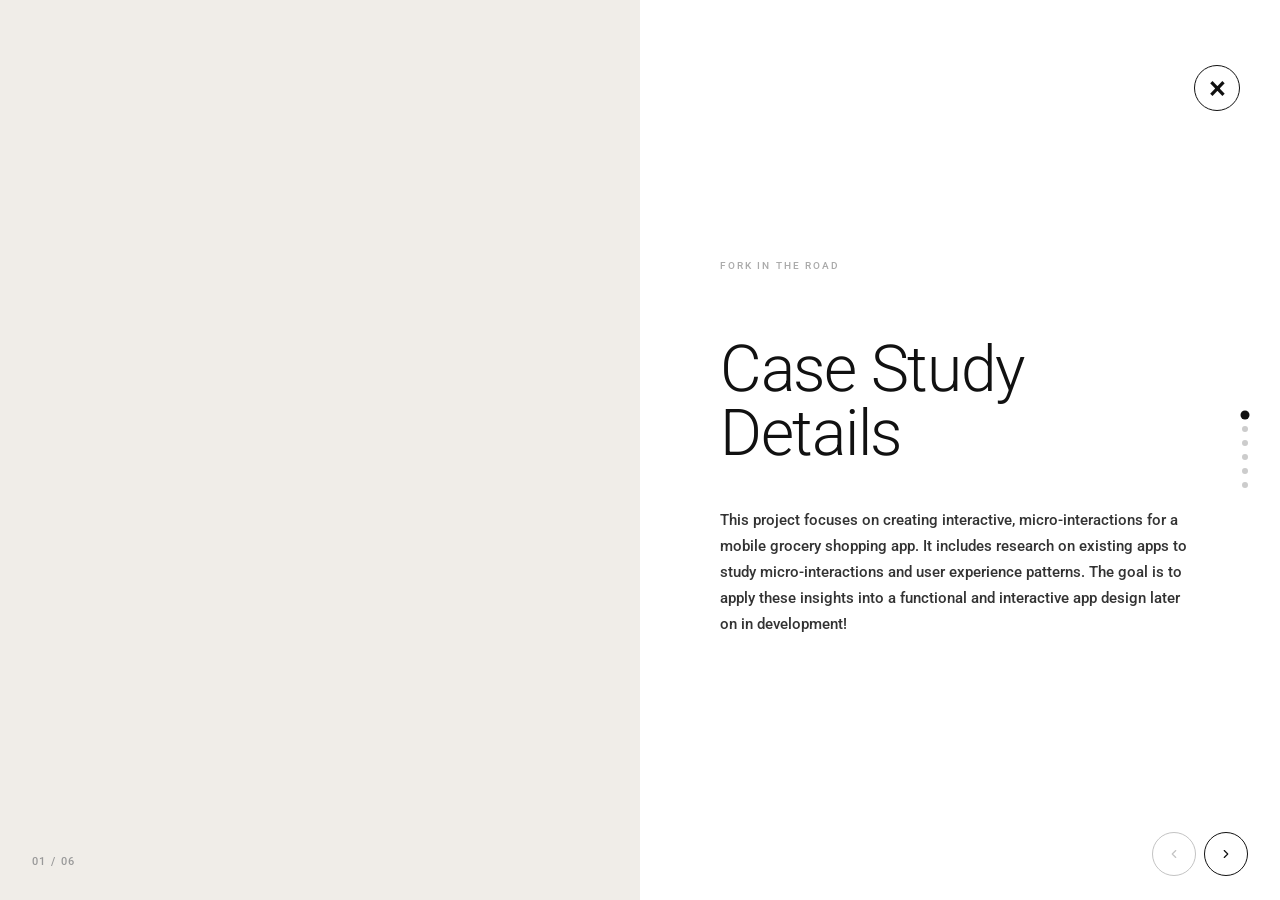
==== projects/Fork-in-the-road-project/index.html @ f3fc4894 "Allstate Firewall Commit" ====
﻿<!doctype html>
<html lang="en">
  <head>
    <meta charset="UTF-8">
    <meta name="viewport" content="width=device-width,initial-scale=1">
    <script>
      try {
        if (sessionStorage.getItem('pixelTransitionPending') === '1') {
          document.documentElement.classList.add('pixel-transition-preload');
        }
      } catch (e) {}
    </script>
    <meta
      name="description"
      content="Fork in the Road case study from Amodino, including background, UX insights, recommendations, and outcomes.">
    <link rel="icon" href="../../images/amodino-logo.svg">
    <link rel="preconnect" href="https://fonts.googleapis.com">
    <link rel="preconnect" href="https://fonts.gstatic.com" crossorigin>
    <link
      href="https://fonts.googleapis.com/css2?family=Luckiest+Guy&family=Roboto:wght@700&display=swap"
      rel="stylesheet">
    <link rel="stylesheet" href="../../stylesheet/styles.css">
    <title>Amodino - Fork in the Road Project</title>
  </head>
  <body>
    <a class="skip-link" href="#main-content">Skip to main content</a>
    <a class="slider-close-link" href="../" aria-label="Back to Projects" title="Back to Projects" role="button" data-pixel-transition>&times;</a>
    <main id="main-content">
      <h1 class="visually-hidden">Fork in the Road Case Study</h1>
      <div
        class="slider"
        role="region"
        aria-label="Fork in the Road case study slides"
        aria-roledescription="carousel"
      >
        <div class="slider__track" id="track">
          <div
            class="slide"
            role="group"
            aria-roledescription="slide"
            aria-label="1 of 6 — Case Study Details"
          >
            <div class="slide__image-wrap">
              <video autoplay loop muted
                class="slide__image"
                src="../../images/fork-reel.mp4"
                alt="Case Study Details"
                loading="eager">
            </div>
            <div class="slide__content">
              <p class="slide__label">Fork in the Road</p>
              <h2 class="slide__title">Case Study Details</h2>
              <p class="slide__body">
                This project focuses on creating interactive, micro-interactions for a mobile grocery shopping app. It includes research on existing apps to study 
                micro-interactions and user experience patterns. The goal is to apply these insights into a functional and interactive app 
                design later on in development!
              </p>
            </div>
          </div>
          <div
            class="slide"
            role="group"
            aria-roledescription="slide"
            aria-label="2 of 6 — Project Background"
          >
            <div class="slide__image-wrap">
              <img
                class="slide__image"
                src="../../images/perlin_thumbnail_sketches.jpg"
                alt="Project Background"
                loading="lazy">
            </div>
            <div class="slide__content">
              <p class="slide__label">Fork in the Road</p>
              <h2 class="slide__title">Project Background</h2>
              <p class="slide__body">
                Before designing the app, research was conducted on commonly used apps to understand how micro-interactions improve 
                usability. Each reference app demonstrated different ways to enhance interactivity and user flow. Stakeholders requested 
                an app that feels organic yet modern. The design process involved sketching, wireframing, and prototyping to create a functional and engaging animations to pair with haptics and sound design in the future.
              </p>
            </div>
          </div>
          <div
            class="slide"
            role="group"
            aria-roledescription="slide"
            aria-label="3 of 6 — Observations & Insights"
          >
            <div class="slide__image-wrap">
              <img
                class="slide__image"
                src="../../images/perlin_mindmap.png"
                alt="Observations & Insights"
                loading="lazy">
            </div>
            <div class="slide__content">
              <p class="slide__label">Fork in the Road</p>
              <h2 class="slide__title">Observations & Insights</h2>
              <p class="slide__body">
                Successful micro-interactions also prioritize clear user flow, often paired with drawing in a user's attention. Micro-interactions like button 
                feedback, momentum, and CSS transitions improved usability and engagement. Organized layouts and visual grouping help users 
                navigate quickly. Small animations prototyped in Adobe XD and After Effects, such as bounce effects or highlighted icons, provide feedback and guide user actions.
              </p>
            </div>
          </div>
          <div
            class="slide"
            role="group"
            aria-roledescription="slide"
            aria-label="4 of 6 — Recommendations"
          >
            <div class="slide__image-wrap">
              <video autoplay loop muted
                class="slide__image"
                src="../../images/perlin-touchappdesign.mp4"
                alt="User Feedback"
                loading="lazy">
            </div>
            <div class="slide__content">
              <p class="slide__label">Fork in the Road</p>
              <h2 class="slide__title">Recommendations</h2>
              <p class="slide__body">
                Further iterations incorporated subtle micro-interactions like tap animations, swipe transitions, and animated menus. Keeping the layout 
                simple and focused on key features to avoid distractions was a main priority. For example, a swipe gesture was added to the shopping cart icon for easy access, 
                and buttons were designed with bounce effects to provide tactile feedback. Search bars would expand when focused on to reveal needed information only when needed at that time.
              </p>
            </div>
          </div>
          <div
            class="slide"
            role="group"
            aria-roledescription="slide"
            aria-label="5 of 6 — User Feedback"
          >
            <div class="slide__image-wrap">
              <img
                class="slide__image"
                src="../../images/fork-feedback.png"
                alt="User Feedback"
                loading="lazy">
            </div>
            <div class="slide__content">
              <p class="slide__label">Fork in the Road</p>
              <h2 class="slide__title">User Feedback</h2>
              <p class="slide__body">
                Users during testing would benefit from immediate visual feedback, such as button animations and responsive transitions. 
                Features like swipe navigation and interactive menus made the experience feel smoother and more intuitive. 
                After a few rounds of testing, clear organization showed to help users quickly find what they need. Engaging animations also helped maintain attention during atypical loading times and 
                improve overall bounce rate with the app.
              </p>
            </div>
          </div>
          <div
            class="slide"
            role="group"
            aria-roledescription="slide"
            aria-label="6 of 6 — Citations"
          >
            <div class="slide__image-wrap">
              <video autoplay loop muted
                class="slide__image"
                src="../../images/fork-in-road-animation.mp4"
                alt="User Feedback"
                loading="lazy">
            </div>
            <div class="slide__content">
              <p class="slide__label">Fork in the Road</p>
              <h2 class="slide__title">Citations</h2>
              <a href="../../downloads/Fork in the Road Citations.pdf" download class="slide__download-btn">Download Citations PDF</a>
            </div>
          </div>
        </div>
        <div
          class="slider__counter"
          aria-live="polite"
          aria-atomic="true"
          id="counter"
        >
          01 / 06
        </div>
<nav class="slider__nav" aria-label="Slider controls">
          <button
            class="slider__btn"
            id="prev"
            aria-label="Previous slide"
            disabled="disabled"
          >
            <svg
              width="14"
              height="14"
              viewBox="0 0 24 24"
              fill="none"
              aria-hidden="true"
            >
              <path
                d="M15 18l-6-6 6-6"
                stroke="currentColor"
                stroke-width="2"
                stroke-linecap="round"
                stroke-linejoin="round"
              />
            </svg>
          </button>
          <button class="slider__btn" id="next" aria-label="Next slide">
            <svg
              width="14"
              height="14"
              viewBox="0 0 24 24"
              fill="none"
              aria-hidden="true"
            >
              <path
                d="M9 18l6-6-6-6"
                stroke="currentColor"
                stroke-width="2"
                stroke-linecap="round"
                stroke-linejoin="round"
              />
            </svg>
          </button>
        </nav>
        <div
          class="slider__dots"
          role="tablist"
          aria-label="Slide indicators"
          id="dots"
        ></div>
      </div>
    </main>
    <script>
      (function () {
        const track = document.getElementById("track");
        const prev = document.getElementById("prev");
        const next = document.getElementById("next");
        const counter = document.getElementById("counter");
        const dotsEl = document.getElementById("dots");
        const slides = track.querySelectorAll(".slide");
        const total = slides.length;
        let current = 0;

        slides.forEach((_, i) => {
          const d = document.createElement("button");
          d.className = "slider__dot" + (i === 0 ? " active" : "");
          d.setAttribute("role", "tab");
          d.setAttribute("aria-label", "Go to product " + (i + 1));
          d.setAttribute("aria-selected", i === 0 ? "true" : "false");
          d.addEventListener("click", () => goTo(i));
          dotsEl.appendChild(d);
        });

        function pad(n) {
          return String(n).padStart(2, "0");
        }

        function goTo(index) {
          current = Math.max(0, Math.min(index, total - 1));
          track.style.transform = "translateX(-" + current * 100 + "%)";
          counter.textContent = pad(current + 1) + " / " + pad(total);
          prev.disabled = current === 0;
          next.disabled = current === total - 1;
          dotsEl.querySelectorAll(".slider__dot").forEach(function (d, i) {
            d.classList.toggle("active", i === current);
            d.setAttribute("aria-selected", i === current ? "true" : "false");
          });
          slides.forEach(function (s, i) {
            s.setAttribute("aria-hidden", i !== current ? "true" : "false");
          });
        }

        prev.addEventListener("click", () => goTo(current - 1));
        next.addEventListener("click", () => goTo(current + 1));

        var scrollCooldown = false;
        document.addEventListener(
          "wheel",
          function (e) {
            if (scrollCooldown) return;
            scrollCooldown = true;
            e.deltaY > 0 ? goTo(current + 1) : goTo(current - 1);
            setTimeout(function () {
              scrollCooldown = false;
            }, 800);
          },
          { passive: true },
        );

        document.addEventListener("keydown", function (e) {
          if (e.key === "ArrowDown" || e.key === "ArrowRight")
            goTo(current + 1);
          if (e.key === "ArrowUp" || e.key === "ArrowLeft") goTo(current - 1);
        });

        var touchStartX = 0;
        track.addEventListener(
          "touchstart",
          function (e) {
            touchStartX = e.touches[0].clientX;
          },
          { passive: true },
        );
        track.addEventListener("touchend", function (e) {
          var diff = touchStartX - e.changedTouches[0].clientX;
          if (Math.abs(diff) > 50)
            diff > 0 ? goTo(current + 1) : goTo(current - 1);
        });

        goTo(0);
      })();
    </script>
    <script defer="defer" src="https://cdn.jsdelivr.net/npm/gsap@3/dist/gsap.min.js"></script>
    <script defer="defer" src="../../script/pixel-transition.js"></script>
  </body>
</html>
---- stylesheet/styles.css ----
:root {
  --hoverEasing: cubic-bezier(0.23, 1, 0.32, 1);
  --returnEasing: cubic-bezier(0.445, 0.05, 0.55, 0.95);
  --focus-accent: #FFE256;
  --focus-accent-glow: rgba(255, 226, 86, 0.55);
}

html {
  overflow-x: hidden;
}

body {
  margin: 0px 0;
  font-family: "Roboto", sans-serif;
  font-size: 14px;
  font-weight: 500;
  background-color: #ffffff;
  overflow-x: hidden;
}

@keyframes universalFocusBounce {
  0% {
    transform: translateY(0) scale(1);
  }
  55% {
    transform: translateY(-2px) scale(1.015);
  }
  100% {
    transform: translateY(-1px) scale(1.01);
  }
}

a,
button,
input,
textarea,
select,
[tabindex] {
  transition: box-shadow 0.2s ease, transform 0.2s ease, outline-color 0.2s ease;
}

/* Unified keyboard focus style across the site */
a:focus-visible,
button:focus-visible,
input:focus-visible,
textarea:focus-visible,
select:focus-visible,
[tabindex]:focus-visible {
  outline: 2px solid var(--focus-accent);
  outline-offset: 2px;
  border-radius: 6px;
  animation: universalFocusBounce 0.24s ease-out;
  box-shadow: 0 0 0 2px #fff, 0 0 12px var(--focus-accent-glow);
  transform: translateY(-1px) scale(1.01);
}

@media (prefers-reduced-motion: reduce) {
  a:focus-visible,
  button:focus-visible,
  input:focus-visible,
  textarea:focus-visible,
  select:focus-visible,
  [tabindex]:focus-visible {
    animation: none;
    transform: none;
  }
}

img {
  display: block;
  max-width: 100%;
  height: auto;
}

.skip-link {
  position: absolute;
  left: 12px;
  top: -48px;
  z-index: 3000;
  padding: 10px 14px;
  border-radius: 8px;
  background: #000;
  color: #fff;
  text-decoration: none;
  font-weight: 700;
  transition: top 0.2s ease;
}

.skip-link:focus,
.skip-link:focus-visible {
  top: 12px;
}

/* Home page decorative background bubbles (visual only) */
.home-page {
  position: relative;
}

.home-page .home-bg-bubbles {
  position: fixed;
  inset: 0;
  z-index: 1;
  pointer-events: none;
  overflow: hidden;
}

.home-page .home-bg-bubbles .bubble-lane {
  display: block;
  position: absolute;
  left: var(--lane-x, 50%);
  bottom: -26vh;
  width: 0;
  height: 0;
  animation: bubbleRise var(--rise-duration, 16s) linear infinite;
  animation-delay: var(--delay, 0s);
  will-change: transform;
  contain: layout style;
}

.home-page .home-bg-bubbles .bubble {
  display: block;
  width: var(--size, 28px);
  height: var(--size, 28px);
  border-radius: 50%;
  background: transparent;
  border: var(--bubble-border-width, 3px) solid #000;
  opacity: 1;
  transform: translateX(-50%);
  animation: bubbleSway var(--sway-duration, 4s) ease-in-out infinite alternate;
  will-change: transform;
}

.home-page .home-bg-bubbles .bubble-lane:nth-child(1) {
  --lane-x: 6%;
  --size: 22px;
  --rise-duration: 12s;
  --sway-duration: 2.7s;
  --sway-start: 0vw;
  --sway-end: 8vw;
  --delay: -5s;
  --bubble-border-width: 2px;
}

.home-page .home-bg-bubbles .bubble-lane:nth-child(2) {
  --lane-x: 16%;
  --size: 32px;
  --rise-duration: 16s;
  --sway-duration: 3.6s;
  --sway-start: -2vw;
  --sway-end: 5vw;
  --delay: -9s;
  --bubble-border-width: 4px;
}

.home-page .home-bg-bubbles .bubble-lane:nth-child(3) {
  --lane-x: 27%;
  --size: 27px;
  --rise-duration: 13s;
  --sway-duration: 3.2s;
  --sway-start: -3vw;
  --sway-end: 4vw;
  --delay: -2s;
  --bubble-border-width: 3px;
}

.home-page .home-bg-bubbles .bubble-lane:nth-child(4) {
  --lane-x: 39%;
  --size: 40px;
  --rise-duration: 18s;
  --sway-duration: 4.4s;
  --sway-start: -2vw;
  --sway-end: 3vw;
  --delay: -7s;
  --bubble-border-width: 5px;
}

.home-page .home-bg-bubbles .bubble-lane:nth-child(5) {
  --lane-x: 51%;
  --size: 24px;
  --rise-duration: 14s;
  --sway-duration: 2.9s;
  --sway-start: -4vw;
  --sway-end: 4vw;
  --delay: -11s;
  --bubble-border-width: 2px;
}

.home-page .home-bg-bubbles .bubble-lane:nth-child(6) {
  --lane-x: 63%;
  --size: 34px;
  --rise-duration: 17s;
  --sway-duration: 4.1s;
  --sway-start: -3vw;
  --sway-end: 3vw;
  --delay: -3s;
  --bubble-border-width: 4px;
}

.home-page .home-bg-bubbles .bubble-lane:nth-child(7) {
  --lane-x: 74%;
  --size: 20px;
  --rise-duration: 11s;
  --sway-duration: 2.5s;
  --sway-start: -5vw;
  --sway-end: 2vw;
  --delay: -8s;
  --bubble-border-width: 2px;
}

.home-page .home-bg-bubbles .bubble-lane:nth-child(8) {
  --lane-x: 85%;
  --size: 30px;
  --rise-duration: 15s;
  --sway-duration: 3.4s;
  --sway-start: -4vw;
  --sway-end: 4vw;
  --delay: -1s;
  --bubble-border-width: 3px;
}

.home-page .home-bg-bubbles .bubble-lane:nth-child(9) {
  --lane-x: 94%;
  --size: 25px;
  --rise-duration: 12.5s;
  --sway-duration: 3s;
  --sway-start: -8vw;
  --sway-end: 0vw;
  --delay: -6s;
  --bubble-border-width: 4px;
}

.home-page .home-bg-bubbles .bubble-lane:nth-child(10) {
  --lane-x: 46%;
  --size: 46px;
  --rise-duration: 20s;
  --sway-duration: 4.8s;
  --sway-start: -2vw;
  --sway-end: 2vw;
  --delay: -10s;
  --bubble-border-width: 5px;
}

.home-page .header,
.home-page main,
.home-page footer {
  position: relative;
  z-index: 1;
}

.home-page .home-news-ticker {
  position: fixed;
  top: 0;
  left: 0;
  right: 0;
  z-index: 1700;
  display: flex;
  align-items: center;
  min-height: 36px;
  overflow: hidden;
  background: #000;
  color: #fff;
  border-bottom: 1px solid rgba(255, 255, 255, 0.18);
}

.home-page .home-news-ticker-track {
  display: inline-flex;
  align-items: center;
  gap: 2.75rem;
  white-space: nowrap;
  min-width: max-content;
  padding: 8px 0;
  font-family: "Roboto", sans-serif;
  font-size: 0.92rem;
  font-weight: 700;
  letter-spacing: 0.05em;
  text-transform: uppercase;
  animation: homeTickerScroll 32s linear infinite;
}

.home-page .home-news-ticker-track span::after {
  content: "//";
  margin-left: 2.75rem;
  opacity: 0.65;
}

.home-page footer {
  z-index: 1601;
}

.home-page #nav-home-hero-asset-root,
.home-page .nav-home-hero-asset {
  position: sticky !important;
  top: 0 !important;
  left: auto !important;
  right: auto !important;
}

.home-page .nav-home-hero-asset .nav-menu {
  position: fixed;
  inset: 65px 40px auto auto;
}

.home-page .nav-home-hero-asset .nav_logo-wrapper {
  position: fixed;
  inset: 52px auto auto 40px;
}

.nav_logo-wrapper img {
  display: block;
  width: 100%;
  height: auto;
}

.projects-page .nav-home-hero-asset .nav_logo-wrapper {
  width: 75px;
}

.home-page .testimonials-section,
.home-page .testimonials-slider-wrapper {
  position: relative;
  z-index: 1602;
}

@keyframes bubbleRise {
  from {
    transform: translateY(0);
    opacity: 0.65;
  }
  50% {
    opacity: 0.65;
  }
  to {
    transform: translateY(-136vh);
    opacity: 0;
  }
}

@keyframes bubbleSway {
  from {
    transform: translateX(calc(-50% + var(--sway-start, 0vw)));
  }
  to {
    transform: translateX(calc(-50% + var(--sway-end, 3vw)));
  }
}

@keyframes homeTickerScroll {
  from {
    transform: translateX(0);
  }
  to {
    transform: translateX(-50%);
  }
}

@media (prefers-reduced-motion: reduce) {
  .home-page .home-news-ticker-track {
    animation: none;
    transform: none;
  }

  .home-page .home-bg-bubbles .bubble-lane,
  .home-page .home-bg-bubbles .bubble {
    animation: none;
  }
}

@media (prefers-reduced-data: reduce) {
  .home-page .home-bg-bubbles {
    display: none;
  }

  .home-wave-track {
    animation: none;
  }
}

.title {
  font-family: "Luckiest Guy", sans-serif;
  font-size: 80px;
  font-weight: 700;
  color: #000000;
  text-align: center;
}

.subtitle{
  font-family: "Roboto", sans-serif;
  font-size: 30px;
  font-weight: 700;
  color: #000000;
  text-align: center;
}

p {
  line-height: 1.5em;
}

h1 + p, h2 + p, p + p {
  margin-top: 10px;
}









/* .nav-item{
  margin: 0px 0px 0px 40px;
}

.nav-link:hover{
  text-decoration: underline;
}
.active{
  text-decoration: underline;
}
*/


.hero {
  position: relative;
  max-width: 1400px;
  margin: 0 auto;
}

.hero-logo{
  position: absolute;
  width: 800px;
  z-index: -100;
}

.hero-txt{
  position: absolute;
  transform:translate(850px, 480px);
  z-index: 2;
  user-select: text;
  -webkit-user-select: text;
}

.about-section{
  margin-top: 35em;
}

.secondary-section{
  margin-top: 5px;
}

.sample-head{
  position: absolute;
  margin-top: 30px;
  text-align: left;
  transform:translate(-100px, -300px);
}

.sample-body{
  position: absolute;
  text-align: left;
  margin-top: 15px;
  transform:translate(-100px, -200px);
}

.img-pointer{
    position: absolute;
    transform:translate(-300px, 250px);
}

.second-head{
  position: absolute;
  margin-top: 30px;
  text-align: left;
  transform:translate(700px, -300px);
}

.second-body{
  position: absolute;
  text-align: left;
  margin-top: 15px;
  transform:translate(700px, -200px);

}

.img-pointer-2{
    position: absolute;
    transform:translate(300px, 250px);
}

.lrg-img-pointer{
    position: absolute;
    width: 200px;
    transform:translate(900px, 100px);
}

/* Desktop - screens 991px and above */

/* Small laptop - keep desktop look with slight scaling */
@media screen and (min-width: 992px) and (max-width: 1199px) {
  .hero-logo {
    width: 680px;
    transform: translate(40px, 0);
  }

  .hero-txt {
    transform: translate(650px, 430px);
  }

  .lrg-img-pointer {
    width: 160px;
    transform: translate(760px, 120px);
  }

  .about-section {
    margin-top: 31em;
  }
}


/* Tablet - screens 768px to 991px */
@media screen and (min-width: 768px) and (max-width: 991px) {
  .hero-logo{
    width: 500px;
    transform: translate(100px, 10px);
  }
  .hero-txt{
    transform:translate(300px, 330px);
  }

  .about-section{
    margin-top: 25em;
  }

  .img-pointer{
  transform:translate(-330px, -5px);
  }

.sample-head{
  position: absolute;
  text-align: center;
  transform:translate(-100px, -250px);
}

.sample-body{
  position: absolute;
  text-align: left;
  transform:translate(-100px, -150px);
}

  
.lrg-img-pointer{
    position: absolute;
    width: 100px;
    transform:translate(600px, 150px);
}
  }


  .second-head{
  transform:translate(600px, -300px);
}

.second-body{
  transform:translate(600px, -200px);
}



/* ── Pixel Page Transition ─────────────────────────────────────────────────── */
html.pixel-transition-preload body {
  opacity: 0;
}

#pixel-transition {
  position: fixed;
  inset: 0;
  z-index: 9999998;
  overflow: hidden;
  background: transparent;
  pointer-events: none;
}

#pixel-transition .px {
  position: absolute;
  border-radius: 50%;
  background-color: #000000;
  opacity: 1;
  will-change: transform, opacity;
}
/* Mobile - screens 400px to 767px */
@media screen and (min-width: 400px) and (max-width: 767px) {
  .hero-logo{
    width: 510px;
    transform: translate(-40px, 0px);
  }
  .hero-txt{
    transform:translate(200px, 320px);
    font-size: 20px;
  }

  .about-section{
    margin-top: 20em;
  }

  .secondary-section{
    padding-top: 30px;
  }

.sample-head{
  position: absolute;
  text-align: center;
  transform:translate(100px, -5px);
}

.sample-body{
  position: absolute;
  text-align: center;
  transform:translate(55px, 70px);
}
  .img-pointer{
    visibility: hidden;
  }

   .lrg-img-pointer{
    display: none;
  }

    .second-head{
  position: absolute;
  text-align: center;
  transform:translate(100px, -5px);
}

.second-body{
  position: absolute;
  text-align: center;
  transform:translate(55px, 70px);
}

.img-pointer-2{
    display: none;
}

}

/* Extra small screens - below 400px */
@media screen and (max-width: 399px) {
  .hero-logo{
    width: 250px;
    transform: translate(-60px, 0px);
  }
  .hero-txt{
    transform:translate(10px, 180px);
    font-size: 16px;
  }

  .about-section{
    margin-top: 18em;
  }

  .secondary-section{
    margin-top: 200px;
  }

  .sample-head{
    margin-top: 20px;
    font-size: 1.25rem;
  }

  .sample-body{
    margin-top: 10px;
    font-size: 0.9rem;
  }

  .img-pointer{
    visibility: hidden;
  }

   .lrg-img-pointer{
    display: none;
    visibility: hidden;
  }
}

.Cardcontainer {
  padding: 40px 80px;
  display: flex;
  flex-wrap: wrap;
  justify-content: center;
}

@media screen and (max-width: 767px) {
  .Cardcontainer {
    padding: 24px 16px;
  }
}

.card-wrap {
  margin: 10px;
  perspective: 1000px;
  cursor: pointer;
  border: none;
  background: none;
  padding: 0;
  text-decoration: none;
  display: inline-block;
}

.card-wrap:focus-visible {
  outline: 2px solid var(--focus-accent);
  outline-offset: 4px;
  border-radius: 10px;
  animation: universalFocusBounce 0.24s ease-out;
  box-shadow: 0 0 0 2px #fff, 0 0 12px var(--focus-accent-glow);
  transform: translateY(-1px) scale(1.01);
}

.card-wrap:hover .card {
  transition: 0.6s var(--hoverEasing), box-shadow 2s var(--hoverEasing);
  box-shadow:
    rgba(255, 255, 255, 0.2) 0 0 0px 5px,
    rgba(255, 255, 255, 1) 0 0 0 1px,
    rgba(0, 0, 0, 0.356) 0 30px 60px 0,
    inset #333 0 0 0 5px,
    inset rgb(255, 255, 255) 0 0 0 6px;
}

.card-wrap:hover .card-info {
  transform: translateY(0);
  transition: 0.6s var(--hoverEasing);
}

.card-wrap:hover .card-info p {
  opacity: 1;
  transition: 0.6s var(--hoverEasing);
}

.card-wrap:hover .card-info::after {
  transition: 5s var(--hoverEasing);
  opacity: 1;
  transform: translateY(0);
}

.card-wrap:hover .card-bg {
  transition: 0.6s var(--hoverEasing), opacity 5s var(--hoverEasing);
  opacity: 0.8;
}

.card {
  position: relative;
  flex: 0 0 240px;
  width: 240px;
  height: 320px;
  background-color: #333;
  overflow: hidden;
  border-radius: 10px;
  box-shadow:
    rgba(0, 0, 0, 0.356) 0 30px 60px 0,
    inset #333 0 0 0 5px,
    inset rgba(255, 255, 255, 0.5) 0 0 0 6px;
  transition: 1s var(--returnEasing);
  transform-style: preserve-3d;
  will-change: transform, box-shadow;
}

.card-bg {
  opacity: 0.5;
  position: absolute;
  width: 100%;
  height: 100%;
  padding: 20px;
  z-index: -5;
  background-repeat: no-repeat;
  background-position: center;
  background-size: cover;
  transition: 1s var(--returnEasing), opacity 5s 1s var(--returnEasing), transform 0.1s ease-out;
  pointer-events: none;
  will-change: opacity, transform;
}

.card-bg .card-bg-video {
  position: absolute;
  inset: 0;
  width: 100%;
  height: 100%;
  object-fit: cover;
}

.card-info {
  padding: 20px;
  position: absolute;
  bottom: 0;
  color: #fff;
  transform: translateY(40%);
  transition: 0.6s 1.6s cubic-bezier(0.215, 0.61, 0.355, 1);
  width: 100%;
  box-sizing: border-box;
  will-change: transform;
}

.card-info p {
  opacity: 0;
  text-shadow: rgba(0, 0, 0, 1) 0 2px 3px;
  transition: 0.6s 1.6s cubic-bezier(0.215, 0.61, 0.355, 1);
}

.card-info * {
  position: relative;
  z-index: 1;
}

.card-info::after {
  content: '';
  position: absolute;
  top: 0;
  left: 0;
  z-index: 0;
  width: 100%;
  height: 100%;
  background-image: linear-gradient(to bottom, transparent 0%, rgba(0, 0, 0, 0.6) 100%);
  background-blend-mode: overlay;
  opacity: 0;
  transform: translateY(100%);
  transition: 5s 1s var(--returnEasing);
}

.card-info h2 {
  font-family: "Roboto", sans-serif;
  font-size: 36px;
  font-weight: 700;
  text-shadow: rgba(0, 0, 0, 0.5) 0 10px 10px;
  margin: 0;
}

/* Projects page: lock cards into a clean 2x2 grid on md+ */
.project-card-grid .row {
  --bs-gutter-x: 0.35rem;
  --bs-gutter-y: 5.5rem;
}

.project-card-grid .card-wrap {
  width: 100%;
  max-width: 460px;
  margin: 0 auto;
}

.project-card-grid .card {
  width: 100%;
  height: auto;
  aspect-ratio: 3 / 4;
}


/* The Slider for the portfolio projects. All of them should be similar. This likely needs to be edited later */


/* ── Slider container ── */
.slider {
  position: relative;
  width: 100%;
  height: 100vh;
  overflow: hidden;
  background: #fff;
}

.slider-close-link {
  position: fixed !important;
  top: 65px !important;
  right: 40px !important;
  z-index: 99999 !important;
  width: 44px;
  height: 44px;
  display: inline-flex;
  align-items: center;
  justify-content: center;
  color: #111;
  font-size: 2rem;
  font-weight: 500;
  line-height: 1;
  text-decoration: none;
  border-radius: 50%;
  background: transparent;
  border: 1.5px solid #111;
  pointer-events: auto !important;
  transition: background 0.2s, color 0.2s;
}

.slider-close-link:hover {
  background: #111;
  color: #fff;
}

.slider-close-link:focus-visible {
  outline: 2px solid var(--focus-accent);
  outline-offset: 2px;
}

@media (max-width: 479px) {
  .slider-close-link {
    top: 55px !important;
    right: 30px !important;
  }
}

/* ── Track ── */
.slider__track {
  display: flex;
  height: 100%;
  transition: transform 0.7s cubic-bezier(0.77, 0, 0.175, 1);
  will-change: transform;
}

/* ── Individual slide ── */
.slide {
  flex: 0 0 100%;
  height: 100%;
  display: grid;
  grid-template-columns: 1fr 1fr;
}

/* ── Image side ── */
.slide__image-wrap {
  overflow: hidden;
  background: #f0ede8;
  display: flex;
  align-items: center;
  justify-content: center;
}

.slide__image-wrap--stacked {
  flex-direction: column;
  gap: 1rem;
  padding: 2rem;
}

.slide__image-wrap--stacked .slide__image {
  width: 100%;
  height: auto;
  object-fit: contain;
}

.slide__image {
  width: 100%;
  height: 100%;
  object-fit: cover;
  display: block;
}

/* ── Content side ── */
.slide__content {
  display: flex;
  flex-direction: column;
  justify-content: center;
  padding: 4rem 5rem;
  background: #fff;
}

.slide__label {
  font-size: 0.65rem;
  letter-spacing: 0.2em;
  text-transform: uppercase;
  color: #aaa;
  margin-bottom: 0.75rem;
}

.slide__title {
  font-size: clamp(2rem, 5vw, 4.5rem);
  font-weight: 300;
  color: #111;
  line-height: 1;
  margin-bottom: 2rem;
  letter-spacing: -0.02em;
}

.slide__body {
  font-size: 0.95rem;
  line-height: 1.7;
  color: #333;
  word-break: break-word;
  overflow-wrap: break-word;
}

.slide__body a {
  color: #111;
  word-break: break-all;
}

.slide__cta {
  display: inline-flex;
  align-items: center;
  gap: 0.5rem;
  font-size: 0.7rem;
  letter-spacing: 0.18em;
  text-transform: uppercase;
  color: #111;
  text-decoration: none;
  font-weight: 500;
}


.slide__cta:hover::after {
  transform: translateX(5px);
}

.slide__cta:focus-visible {
  outline: 2px solid var(--focus-accent);
  outline-offset: 4px;
  border-radius: 2px;
  animation: universalFocusBounce 0.24s ease-out;
  box-shadow: 0 0 0 2px #fff, 0 0 12px var(--focus-accent-glow);
  transform: translateY(-1px) scale(1.01);
}

/* Download button for project slides */
.slide__download-btn {
  display: inline-block;
  margin-top: 1.5rem;
  padding: 12px 24px;
  background: #111;
  color: #fff;
  text-decoration: none;
  font-size: 0.75rem;
  font-weight: 600;
  letter-spacing: 0.08em;
  text-transform: uppercase;
  border: 2px solid #111;
  border-radius: 4px;
  transition: all 0.3s ease-out;
  cursor: pointer;
}

.slide__download-btn:hover {
  background: #fff;
  color: #111;
  transform: translateY(-2px);
}

.slide__download-btn:focus-visible {
  outline: 2px solid var(--focus-accent);
  outline-offset: 4px;
  animation: universalFocusBounce 0.24s ease-out;
  box-shadow: 0 0 0 2px #fff, 0 0 12px var(--focus-accent-glow);
}
.slider__counter {
  position: absolute;
  bottom: 2rem;
  left: 2rem;
  font-size: 0.7rem;
  letter-spacing: 0.12em;
  color: #999;
}

/* ── Brand label ── */
.slider__brand {
  position: absolute;
  bottom: 2rem;
  left: 50%;
  transform: translateX(-50%);
  font-size: 0.6rem;
  letter-spacing: 0.25em;
  text-transform: uppercase;
  color: #ccc;
}

/* ── Nav arrows ── */
.slider__nav {
  position: absolute;
  bottom: 1.5rem;
  right: 2rem;
  display: flex;
  gap: 0.5rem;
}

.slider__btn {
  width: 44px;
  height: 44px;
  border: 1.5px solid #111;
  border-radius: 50%;
  background: transparent;
  cursor: pointer;
  display: flex;
  align-items: center;
  justify-content: center;
  color: #111;
  transition: background 0.2s, color 0.2s;
}

.slider__btn:hover {
  background: #111;
  color: #fff;
}

.slider__btn:focus-visible {
  outline: 2px solid var(--focus-accent);
  outline-offset: 2px;
  animation: universalFocusBounce 0.24s ease-out;
  box-shadow: 0 0 0 2px #fff, 0 0 12px var(--focus-accent-glow);
  transform: translateY(-1px) scale(1.01);
}

.slider__btn:disabled {
  opacity: 0.25;
  cursor: not-allowed;
}

/* ── Dot indicators ── */
.slider__dots {
  position: absolute;
  right: 2rem;
  top: 50%;
  transform: translateY(-50%);
  display: flex;
  flex-direction: column;
  gap: 0.5rem;
}

.slider__dot {
  width: 6px;
  height: 6px;
  border-radius: 50%;
  background: #ccc;
  border: none;
  padding: 0;
  cursor: pointer;
  transition: background 0.3s, transform 0.3s;
}

.slider__dot.active {
  background: #111;
  transform: scale(1.5);
}

.slider__dot:focus-visible {
  outline: 2px solid var(--focus-accent);
  outline-offset: 3px;
  animation: universalFocusBounce 0.24s ease-out;
  box-shadow: 0 0 0 2px #fff, 0 0 12px var(--focus-accent-glow);
  transform: translateY(-1px) scale(1.01);
}

/* ── Accessibility ── */
@media (prefers-reduced-motion: reduce) {
  .slider__track,
  .slide__cta::after,
  .slider__btn,
  .slider__dot {
    transition: none;
  }
}

/* ── Responsive ── */
@media (max-width: 700px) {
  .slide {
    grid-template-columns: 1fr;
    grid-template-rows: 60% 40%;
  }

  .slide__content {
    padding: 2rem;
  }

  .slide__title {
    font-size: 2.5rem;
  }
}






/*footer*/

.blinker{
  position: absolute;
  transform:translate(-50px, 80px);
  z-index: -5;
  width: 400px;
  max-width: 100vw;
}

.footer {
  background:#232a34;
	padding-bottom: 50px;
	padding-top: 120px;
  margin-top: 300px;
}

/* Mobile - push footer down on smaller screens */
@media screen and (max-width: 990px){
  .footer {
    margin-top: 220px;
  }

  .blinker{
  transform:translate(-80px, -20px);
  width: 450px;
}
}

@media screen and (max-width: 399px) {
  .footer {
    margin-top: 180px;
  }
}
.footer_menu {
	margin-bottom: 20px;
}
.footer_menu ul {
	list-style: none;
	padding-left: 0;
}
.footer_menu ul li{display: inline;}
.footer_menu ul li a {
	color:#fff;
	padding: 0 10px;
	-webkit-transition: 0.3s;
	transition: 0.3s;
}
.footer_menu ul li a:hover{color:#53d320;}

/*START FOOTER SOCIAL DESIGN*/
.footer_profile{margin-bottom:40px;}
.footer_profile ul{
list-style: outside none none;
margin: 0;
padding: 0
}
.footer_profile ul li{
display: inline-block;
}
@media only screen and (max-width:480px) { 
.footer_profile ul li{margin:2px;}
}
.footer_profile ul li a img{width:60px;}

.footer_profile ul li a {
	background: #358d12;
	width: 40px;
	height: 40px;
  display: flex;
  align-items: center;
  justify-content: center;
	text-align: center;
	margin-right: 5px;
	border-radius: 50%;
	line-height: 40px;
	box-sizing: border-box;
	text-decoration: none;
	-webkit-transition: .3s;
	transition: .3s;
	color: #fff;
}

.footer_profile ul li a .social-icon {
  width: 20px;
  height: 20px;
  fill: currentColor;
}
.footer_copyright {
    margin-bottom: 20px;
    text-transform: uppercase;
    font-size: 12px;
    font-family: 'Montserrat', sans-serif;
    font-weight: 600;
    color: #fff;
}

/* Rendering optimization for below-the-fold content. */
main section,
footer {
  content-visibility: auto;
  contain-intrinsic-size: 800px;
}

/* NAV HOME HERO: merged from standalone component */
.nav-home-hero-asset {
  isolation: isolate;
  position: relative;
  z-index: 2000;
  min-height: 160px;
}

.nav-home-hero-asset,
.nav-home-hero-asset * {
  box-sizing: border-box;
}

.nav-home-hero-asset .nav-menu,
.nav-home-hero-asset .close-menu,
.nav-home-hero-asset .full-menu-link,
.nav-home-hero-asset .full-menu-small-link,
.nav-home-hero-asset .sm-wrapper,
.nav-home-hero-asset .nav_logo-wrapper {
  touch-action: manipulation;
}

.nav-home-hero-asset .nav-menu {
  z-index: 2002;
  cursor: pointer;
  border: 0;
  background: transparent;
  width: 44px;
  height: 44px;
  padding: 0;
  display: inline-flex;
  align-items: center;
  justify-content: center;
  position: absolute;
  inset: 65px 40px auto auto;
}

.nav-home-hero-asset .menu-icon,
.nav-home-hero-asset .close-icon {
  display: block;
  width: 34px;
  height: 30px;
  fill: #000;
}

.nav-home-hero-asset .nav-menu:hover,
.nav-home-hero-asset .close-menu:hover {
  opacity: 0.6;
}

.nav-home-hero-asset .nav-menu:active,
.nav-home-hero-asset .close-menu:active {
  transform: scale(0.95);
}

.nav-home-hero-asset .nav_logo-wrapper {
  z-index: 2000;
  border-bottom-style: none;
  width: 150px;
  height: auto;
  margin-left: 0;
  position: absolute;
  inset: 52px auto auto 40px;
}

.nav-home-hero-asset .nav_logo-wrapper svg {
  display: block;
  width: 100%;
  height: auto;
}

.nav-home-hero-asset .full-menu-wrapper {
  z-index: 2001;
  background-color: #000;
  color: #fff;
  flex-direction: column;
  justify-content: space-between;
  align-items: center;
  min-height: 100vh;
  padding: 50px;
  display: flex;
  position: fixed;
  inset: 0;
  overflow: auto;
  opacity: 0;
  visibility: hidden;
  pointer-events: none;
  transform: translate3d(0, -100vh, 0);
  transition: transform 0.85s ease, opacity 0.3s ease;
}

.nav-home-hero-asset.is-menu-open .full-menu-wrapper {
  opacity: 1;
  visibility: visible;
  pointer-events: auto;
  transform: translate3d(0, 0, 0);
}

.nav-home-hero-asset .close-menu {
  z-index: 2004;
  cursor: pointer;
  border: 0;
  background: transparent;
  width: 44px;
  height: 44px;
  padding: 0;
  display: inline-flex;
  align-items: center;
  justify-content: center;
  position: absolute;
  inset: 65px 40px auto auto;
  pointer-events: auto;
}

.nav-home-hero-asset .close-icon {
  fill: #fff;
}

.nav-home-hero-asset .full-menu-link {
  color: #fff;
  text-align: center;
  margin-bottom: 15px;
  font-family: "Luckiest Guy", sans-serif;
  font-size: 66px;
  line-height: 66px;
  display: block;
  text-decoration: none;
  transition: color 0.3s ease;
}

.nav-home-hero-asset .full-menu-link:focus-visible {
  outline: 2px solid var(--focus-accent);
  outline-offset: 4px;
  animation: universalFocusBounce 0.24s ease-out;
  box-shadow: 0 0 0 2px #fff, 0 0 12px var(--focus-accent-glow);
  transform: translateY(-1px) scale(1.01);
}

/* Hover states for each menu link */
.nav-home-hero-asset #menu-links .full-menu-link:nth-child(1):hover {
  color: #FFE256; /* yellow */
}

.nav-home-hero-asset #menu-links .full-menu-link:nth-child(2):hover {
  color: #56E0FF; /* blue */
}

.nav-home-hero-asset #menu-links .full-menu-link:nth-child(3):hover {
  color: #FF56FC; /* pink */
}

.nav-home-hero-asset #menu-links .full-menu-link:nth-child(4):hover {
  color: #00AA00; /* green */
}

.nav-home-hero-asset #menu-links .full-menu-link:nth-child(5):hover {
  color: #FFE256; /* yellow */
}

.nav-home-hero-asset .full-menu-small-link {
  color: #fff;
  margin-top: 5px;
  display: block;
  text-decoration: none;
}

.nav-home-hero-asset .grey-txt {
  color: #8c8c8c;
}

.nav-home-hero-asset .full-menu-sm-wrapper {
  margin-top: 10px;
  margin-left: 20px;
}

.nav-home-hero-asset .sm-wrapper {
  margin-right: 10px;
  padding-right: 10px;
  display: inline-flex;
  align-items: center;
  justify-content: center;
  width: 44px;
  height: 44px;
  text-decoration: none;
  color: #fff;
}

.nav-home-hero-asset .sm-wrapper .fa {
  font-size: 24px;
  line-height: 1;
  color: #fff;
}

.nav-home-hero-asset .sm-wrapper .social-icon {
  width: 24px;
  height: 24px;
  fill: currentColor;
}

.nav-home-hero-asset .sm-wrapper:link,
.nav-home-hero-asset .sm-wrapper:visited,
.nav-home-hero-asset .sm-wrapper:focus {
  text-decoration: none;
  color: #fff;
}

.nav-home-hero-asset .sm-wrapper:hover,
.nav-home-hero-asset .sm-wrapper:focus-visible {
  color: #FFD700;
}

.nav-home-hero-asset .sm-wrapper:focus-visible {
  outline: 2px solid var(--focus-accent);
  outline-offset: 2px;
  border-radius: 6px;
  animation: universalFocusBounce 0.24s ease-out;
  box-shadow: 0 0 0 2px #fff, 0 0 12px var(--focus-accent-glow);
  transform: translateY(-1px) scale(1.01);
}

.nav-home-hero-asset .center {
  text-align: center;
}

.nav-home-hero-asset .hide {
  display: none;
}

.nav-home-hero-asset.is-menu-open .nav-menu {
  opacity: 0;
  pointer-events: none;
}

.nav-home-hero-asset.is-menu-open .nav_logo-wrapper {
  pointer-events: none;
}

@media (max-width: 991px) {
  .nav-home-hero-asset .full-menu-wrapper {
    padding-top: max(16px, env(safe-area-inset-top));
    padding-right: 20px;
    padding-left: 20px;
    padding-bottom: max(16px, env(safe-area-inset-bottom));
  }

  .nav-home-hero-asset .full-menu-sm-wrapper {
    gap: 12px;
  }
}

@media (max-width: 479px) {
  .nav-home-hero-asset .nav-menu,
  .nav-home-hero-asset .close-menu {
    top: 55px;
    right: 30px;
  }

  .nav-home-hero-asset .full-menu-wrapper {
    padding-top: 80px;
    padding-right: 16px;
    padding-left: 16px;
  }

  .nav-home-hero-asset .full-menu-link {
    font-size: 11.5vw;
    line-height: 12vw;
  }

  .nav-home-hero-asset .grey-txt {
    font-size: 18px;
    line-height: 24px;
  }

  .nav-home-hero-asset .nav_logo-wrapper {
    top: 42px;
  }
}

@media (prefers-reduced-motion: reduce) {
  .nav-home-hero-asset,
  .nav-home-hero-asset * {
    animation-duration: 0.01ms !important;
    animation-iteration-count: 1 !important;
    transition-duration: 0.01ms !important;
    scroll-behavior: auto !important;
  }

  .nav-home-hero-asset .full-menu-wrapper,
  .nav-home-hero-asset .full-menu-sm-wrapper,
  .nav-home-hero-asset #menu-toggle,
  .nav-home-hero-asset #menu-close,
  .nav-home-hero-asset #menu-links,
  .nav-home-hero-asset #menu-contact {
    transition-property: none !important;
  }
}

/* Visually hidden utility (accessible screen-reader-only text) */
.visually-hidden {
  position: absolute;
  width: 1px;
  height: 1px;
  padding: 0;
  margin: -1px;
  overflow: hidden;
  clip: rect(0, 0, 0, 0);
  white-space: nowrap;
  border: 0;
}

/* ============================================================
   Testimonials — scoped self-contained styles
   Extracted from Webflow shared CSS so the footer is unaffected
   ============================================================ */

/* Section layout: flex row, centred, capped at 800px */
.testimonials-section {
  display: flex;
  flex-direction: row-reverse; /* cards on left, text on right */
  justify-content: center;
  align-items: center;
  width: 95%;
  max-width: 900px;
  margin-top: 60px;
  margin-left: auto;
  margin-right: auto;
  overflow: visible; /* don't clip card spread animations */
  content-visibility: visible; /* opt out of main section paint containment so Swiper card animations aren't hard-clipped */
}

/* Heading + subtext column */
.testimonials-section .el-temoignage-txt-wrapper {
  width: 360px;
  margin-left: 80px; /* wider gap to clear card spread overflow */
}

/* Swiper stage — 389 px (555 × 0.7) */
.testimonials-section .swiper-slider-wrapper {
  flex: none;
  width: 389px;
  max-width: 100%;
  padding-right: 40px; /* buffer so background card spread doesn't bleed into text */
  box-sizing: content-box;
  overflow: visible; /* allow cards to animate past the wrapper edge without clipping */
}

/* Ensure Swiper internals don't clip active card tilt */
.testimonials-section .swiper,
.testimonials-section .swiper-wrapper,
.testimonials-section .swiper-slide {
  overflow: visible;
}

/* Swiper requires position:relative on each slide */
.testimonials-section .swiper-slide {
  position: relative;
}

.testimonials-section .swiper-slide.swiper-slide-active {
  perspective: 800px;
}

/* Card — white background; Swiper cards effect applies box-shadow / stacking */
.testimonials-section .el-temoignages-item {
  background-color: #fff;
  border-radius: 10px;
  position: relative;
  border: 1.5px solid #333;
  box-shadow: inset 0 0 0 1px rgba(0, 0, 0, 0.45);
  transform-style: preserve-3d;
  transition: transform 220ms ease-out;
  will-change: transform;
  overflow: hidden;
}

/* Photo area — 1:1 aspect ratio via padding-top trick */
.testimonials-section .el-temoignage-photo {
  background-color: #f7f5f2;
  padding-top: 100%;
  position: relative;
}

/* Photo image — absolutely fills the padding container */
.testimonials-section .abs-temoignage-img {
  object-fit: cover;
  width: 100%;
  height: 100%;
  position: absolute;
  inset: 0;
}

/* Caption row beneath the photo */
.testimonials-section .el-temoignages-caption {
  gap: 0;
  align-items: center;
  padding: 20px 25px 20px 20px;
  display: flex;
}

/* Round portrait thumbnail */
.testimonials-section .el-temoignages-portrait {
  display: none;
}

/* Quote text */
.testimonials-section .el-temoignage-rte p {
  margin-bottom: 0;
  font-size: 18px;
  line-height: 24px;
}

.testimonials-section .testimonial-card-title {
  margin: 0 0 8px;
  font-family: "Luckiest Guy", sans-serif;
  font-size: clamp(1.45rem, 1.1rem + 1vw, 1.95rem);
  line-height: 1.12;
  font-weight: 400;
  letter-spacing: 0.015em;
  color: #161616;
}

/* CTA link at the bottom of each card */
.testimonials-section .testimonial-cta {
  display: block;
  text-align: right;
  padding: 10px 20px 14px;
  font-family: "Roboto", sans-serif;
  font-size: 18px;
  font-weight: 700;
  color: #000;
  text-decoration: none;
  letter-spacing: 0.03em;
  transition: opacity 0.2s;
}
.testimonials-section .testimonial-cta:hover {
  opacity: 0.55;
}
.testimonials-section .testimonial-cta:focus-visible {
  outline: 2px solid var(--focus-accent);
  outline-offset: 2px;
  opacity: 1;
  animation: universalFocusBounce 0.24s ease-out;
  box-shadow: 0 0 0 2px #fff, 0 0 12px var(--focus-accent-glow);
  transform: translateY(-1px) scale(1.01);
}

/* Invisible prev / next click zones (Swiper cards navigation) */
.testimonials-section .swiper-prev {
  cursor: w-resize;
  background: transparent;
  border: 0;
  width: 50%;
  position: absolute;
  inset: 0 auto 0 0;
}
.testimonials-section .swiper-next {
  cursor: e-resize;
  background: transparent;
  border: 0;
  width: 50%;
  position: absolute;
  inset: 0 0 0 auto;
}
.testimonials-section .swiper-prev:focus-visible,
.testimonials-section .swiper-next:focus-visible {
  outline: 2px solid var(--focus-accent);
  outline-offset: 3px;
  animation: universalFocusBounce 0.24s ease-out;
  box-shadow: 0 0 0 2px #fff, 0 0 12px var(--focus-accent-glow);
  transform: translateY(-1px) scale(1.01);
}

/* Slide shadow overlay tint (Swiper cards effect) */
.testimonials-section .swiper-3d .swiper-slide-shadow {
  background: rgba(0, 0, 0, 0.1);
}

/* Typography — Amodino font system */
.testimonials-section .testimonials-text-wrapper h2 {
  font-family: "Luckiest Guy", sans-serif;
  font-size: 3.6rem;   /* ~58px — scaled ×1.5 to match enlarged carousel */
  line-height: 1.1;
  margin-top: 0;
  margin-bottom: 0.5em;
}
.testimonials-section .testimonials-text-wrapper p {
  font-family: "Roboto", sans-serif;
  font-size: 1.65rem;  /* ~26px — scaled ×1.5 to match */
  line-height: 1.5;
  margin: 0;
}
.testimonials-section .el-temoignage-rte,
.testimonials-section .el-temoignage-rte p,
.testimonials-section .el-temoignage-rte strong {
  font-family: "Roboto", sans-serif;
}

/* Pagination dots */
.testimonials-section .testimonials-pagination {
  position: static;
  margin-top: 14px;
  display: flex;
  align-items: center;
  justify-content: center;
  gap: 8px;
}
.testimonials-section .testimonials-pagination .swiper-pagination-bullet {
  width: 10px;
  height: 10px;
  border-radius: 50%;
  border: 1px solid currentColor;
  background: transparent;
  opacity: 0.5;
  margin: 0;
}
.testimonials-section .testimonials-pagination .swiper-pagination-bullet-active {
  background: currentColor;
  opacity: 1;
}

/* Responsive — tablet / mobile */
@media screen and (max-width: 767px) {
  .testimonials-section {
    text-align: center;
    flex-direction: column; /* stack vertically: text on top, cards below */
  }
  .testimonials-section .testimonials-text-wrapper h2 {
    font-size: 2.2rem;
    line-height: 1.15;
  }
  .testimonials-section .testimonials-text-wrapper p {
    font-size: 1.2rem;
    line-height: 1.45;
  }
  .testimonials-section .el-temoignages-caption {
    text-align: left;
  }
  .testimonials-section .testimonial-card-title {
    font-size: clamp(1.3rem, 1.08rem + 1.1vw, 1.6rem);
    line-height: 1.1;
  }
  .testimonials-section .el-temoignage-txt-wrapper {
    margin-top: 16px;
    margin-bottom: 20px;
    margin-left: 0; /* no side margin when stacked */
  }
}

@media screen and (max-width: 479px) {
  .testimonials-section {
    width: 90%;
  }
  .testimonials-section .testimonials-text-wrapper h2 {
    font-size: 1.8rem;
  }
  .testimonials-section .testimonials-text-wrapper p {
    font-size: 1rem;
  }
  .testimonials-section .el-temoignage-txt-wrapper {
    margin-top: 12px;
  }
  .testimonials-section .swiper-slider-wrapper {
    width: 95%;
    max-width: 95vw;
    overflow: visible;
  }
}

/* Home wave section: minimal decorative divider below testimonials */
.home-wave-section {
  position: relative;
  width: 100%;
  height: 360px;
  overflow: hidden;
}

.home-wave-svg {
  position: absolute;
  left: 0;
  top: -16px;
  display: block;
  width: 100%;
  height: calc(100% + 32px);
}

@media screen and (min-width: 1200px) {
  .home-wave-svg {
    top: -24px;
    height: calc(100% + 48px);
  }
}

.home-wave-track {
  animation: homeWaveRock 6s ease-in-out infinite alternate;
  will-change: transform;
}

.home-wave-track path {
  fill: none;
  stroke: #000;
  stroke-width: 120;
  stroke-linecap: round;
  stroke-linejoin: round;
}

@keyframes homeWaveRock {
  from { transform: translateX(180px); }
  to { transform: translateX(-180px); }
}

@media (prefers-reduced-motion: reduce) {
  .home-wave-track {
    animation: none;
  }

  .home-cta-section {
    opacity: 1;
    transform: none;
    transition: none;
  }
}

@media screen and (max-width: 767px) {
  .home-wave-section {
    height: 340px;
  }
}

/* Home CTA section below wave */
.home-cta-section {
  display: flex;
  justify-content: center;
  padding: 30px 20px 50px;
  opacity: 0;
  transform: translateY(28px);
  transition: opacity 420ms ease, transform 520ms cubic-bezier(0.215, 0.61, 0.355, 1);
}

.home-cta-section.is-revealed {
  opacity: 1;
  transform: translateY(0);
}

.home-cta-card {
  position: relative;
  width: min(760px, 100%);
  text-align: center;
  padding: 8px 0;
  display: flex;
  flex-direction: column;
  align-items: center;
  gap: 28px;
}

.home-cta-kicker {
  margin: 0;
  font-family: "Roboto", sans-serif;
  font-size: 0.95rem;
  font-weight: 700;
  letter-spacing: 0.08em;
  text-transform: uppercase;
}

.home-cta-card h2 {
  margin: 0;
  font-family: "Luckiest Guy", sans-serif;
  font-size: clamp(2rem, 4vw, 3rem);
  line-height: 1.1;
}

.home-cta-copy {
  margin: 0 auto;
  max-width: 60ch;
  font-family: "Roboto", sans-serif;
  font-size: 1.1rem;
  line-height: 1.5;
}

.home-cta-actions {
  margin-top: 0;
  display: flex;
  justify-content: center;
  gap: 12px;
  flex-wrap: wrap;
}

.home-cta-btn {
  display: inline-block;
  padding: 17px 27px;
  border-radius: 15px;
  border: 2px solid #000;
  text-decoration: none;
  font-family: "Roboto", sans-serif;
  font-size: 1.5rem;
  font-weight: 700;
  color: #000;
  transition: background-color 0.2s ease, color 0.2s ease, box-shadow 0.2s ease, transform 0.2s ease, outline-color 0.2s ease;
}

.home-cta-btn:hover {
  background: #000;
  color: #fff;
}

.home-cta-btn:focus-visible {
  outline: 2px solid var(--focus-accent);
  outline-offset: 2px;
  animation: universalFocusBounce 0.24s ease-out;
  box-shadow: 0 0 0 2px #fff, 0 0 12px var(--focus-accent-glow);
  transform: translateY(-1px) scale(1.01);
}

.home-cta-btn-primary {
  background: #358d12;
  color: #fff;
}

.home-cta-btn-secondary {
  background: #fff;
}

@media screen and (min-width: 768px) {
  .home-cta-section {
    margin-top: 80px;
  }

  .home-cta-card {
    width: min(900px, 100%);
    gap: 36px;
  }

  .home-cta-kicker {
    font-size: 1.2rem;
  }

  .home-cta-card h2 {
    font-size: clamp(2.8rem, 5vw, 3.9rem);
  }

  .home-cta-copy {
    font-size: 1.35rem;
    max-width: 64ch;
  }

  .home-cta-btn {
    font-size: 1.8rem;
    padding: 21px 39px;
  }
}

@media screen and (max-width: 767px) {
  .home-page header .container {
    position: relative;
    min-height: clamp(240px, 58vw, 360px);
    padding-left: 16px !important;
    padding-right: 16px !important;
  }

  .home-page header .hero-logo {
    position: relative;
    display: block;
    width: min(92vw, 420px);
    max-width: 100%;
    height: auto;
    margin: 16px auto 0;
    transform: none !important;
    padding-left: 0 !important;
    padding-right: 0 !important;
    padding-bottom: 0 !important;
    z-index: 0;
  }

  .home-page header .hero-txt {
    position: relative;
    transform: none !important;
    margin: 12px auto 0;
    text-align: center !important;
    font-size: clamp(1.05rem, 5vw, 1.45rem);
    max-width: 22ch;
  }

  .home-page .about-section {
    margin-top: 2.5rem;
  }

  .home-page .testimonials-section .el-temoignage-txt-wrapper {
    width: 100%;
    max-width: 34rem;
    padding-left: 10px;
    padding-right: 10px;
    box-sizing: border-box;
  }

  .home-page .testimonials-section .swiper-slider-wrapper {
    width: 100%;
    max-width: 420px;
    padding-right: 0;
    box-sizing: border-box;
  }

  .home-page header .lrg-img-pointer {
    display: none;
  }

  .home-cta-section {
    padding: 22px 16px 40px;
  }

  .home-cta-card {
    padding: 8px 0;
  }

  .home-cta-copy {
    font-size: 1rem;
  }
}

@media screen and (max-width: 399px) {
  .home-page header .container {
    min-height: 220px;
  }

  .home-page header .hero-logo {
    width: min(90vw, 300px);
  }

  .home-page header .hero-txt {
    font-size: 1rem;
  }

  .home-page .about-section {
    margin-top: 2rem;
  }
}

/* Contacts page form */
.contacts-page .contact-form-card {
  border: 0;
  border-radius: 0;
  background: transparent;
  padding: 0;
  box-shadow: none;
}

.contacts-page .contact-form-grid {
  display: grid;
  grid-template-columns: 1fr 1fr;
  gap: 14px;
}

.contacts-page .contact-field {
  display: flex;
  flex-direction: column;
  gap: 6px;
}

.contacts-page .contact-field-full {
  grid-column: 1 / -1;
}

.contacts-page .contact-field label {
  margin-top: 20px;
  font-family: "Roboto", sans-serif;
  font-weight: 700;
  font-size: 1rem;
}

.contacts-page .contact-field input,
.contacts-page .contact-field textarea {
  width: 100%;
  border: 0;
  border-bottom: 2px solid #000;
  border-radius: 0;
  padding: 12px 2px;
  font-family: "Roboto", sans-serif;
  font-size: 1rem;
  background: #f7f7f7;
}

.contacts-page .contact-field input:focus-visible,
.contacts-page .contact-field textarea:focus-visible {
  outline: 2px solid var(--focus-accent);
  outline-offset: 2px;
  animation: universalFocusBounce 0.24s ease-out;
  box-shadow: 0 0 0 2px #fff, 0 0 12px var(--focus-accent-glow);
  transform: translateY(-1px) scale(1.01);
}

.contacts-page .contact-form-actions {
  margin-top: 26px;
  display: flex;
  justify-content: center;
}

.contacts-page .contact-form-actions .home-cta-btn {
  padding: 14px 22px;
  font-size: 1.25rem;
}

.contacts-page .contact-form-note {
  margin: 12px 0 0;
  font-family: "Roboto", sans-serif;
  font-size: 0.95rem;
  font-weight: 700;
  text-align: center;
}

@media screen and (max-width: 767px) {
  .contacts-page .contact-form-grid {
    grid-template-columns: 1fr;
  }

  .contacts-page .contact-form-actions {
    justify-content: center;
  }
}

/* About page layout */
.about-page .about-intro-layout {
  margin-top: 0.25rem;
}

.about-page .about-photo-wrap {
  margin: 0;
}

.about-page .about-photo-stack {
  position: relative;
  min-height: clamp(360px, 56vw, 620px);
}

.about-page .about-photo-card {
  position: absolute;
  width: clamp(190px, 26vw, 300px);
  max-width: 72%;
  margin: 0;
  transition: transform 220ms ease;
}

.about-page .about-photo-card-a {
  left: 2%;
  top: 16%;
  transform: rotate(0deg);
  z-index: 3;
}

.about-page .about-photo-card-b {
  left: 28%;
  top: 7%;
  transform: rotate(-10deg);
  z-index: 2;
}

.about-page .about-photo-card-c {
  left: 14%;
  top: 34%;
  transform: rotate(8deg);
  z-index: 1;
}

.about-page .about-photo-placeholder {
  display: block;
  width: 100%;
  height: auto;
  border-radius: 6px;
  border: 0;
  background: #d3d8de;
}

.about-page .about-right-panel {
  text-align: left;
}

.about-page .about-intro-copy .subtitle,
.about-page .about-intro-copy .fs-5 {
  text-align: left;
}

.about-page .about-intro-copy .about-hi {
  font-family: "Luckiest Guy", sans-serif;
  font-size: clamp(2.4rem, 5vw + 0.8rem, 4.8rem);
  line-height: 0.95;
  letter-spacing: 0.01em;
  display: inline-flex;
  align-items: flex-start;
  gap: 0.04em;
}

.about-page .about-intro-copy .about-hi .about-hi-star {
  width: clamp(20px, 0.34em, 30px);
  height: auto;
  margin-top: 0.58em;
}

.about-page .about-faq {
  margin-top: 2.25rem;
}

.about-page .about-faq-title {
  font-family: "Luckiest Guy", cursive;
  font-size: clamp(1.5rem, 2vw + 1rem, 2.1rem);
  margin-bottom: 0.9rem;
}

.about-page .about-faq-item {
  border: 0;
  border-top: 3px dashed #000;
  border-radius: 0;
  padding: 0;
  background: transparent;
  margin-bottom: 12px;
  overflow: hidden;
}

.about-page .about-faq-item summary {
  cursor: pointer;
  font-family: "Roboto", sans-serif;
  font-weight: 700;
  font-size: 1.02rem;
  list-style: none;
  padding: 21px 44px 14px 16px;
  background: transparent;
  position: relative;
}

.about-page .about-faq-item summary::-webkit-details-marker {
  display: none;
}

.about-page .about-faq-item summary::after {
  content: "";
  position: absolute;
  right: 16px;
  top: 50%;
  width: 10px;
  height: 10px;
  border-right: 2px solid #232a34;
  border-bottom: 2px solid #232a34;
  transform: translateY(-62%) rotate(45deg);
  transition: transform 220ms ease;
}

.about-page .about-faq-item[open] summary::after {
  transform: translateY(-38%) rotate(225deg);
}

.about-page .about-faq-content {
  display: grid;
  grid-template-rows: 0fr;
  transition: grid-template-rows 240ms ease;
}

.about-page .about-faq-item[open] .about-faq-content {
  grid-template-rows: 1fr;
}

.about-page .about-faq-content > p {
  overflow: hidden;
}

.about-page .about-faq-item p {
  margin: 0;
  padding: 18px 16px 16px;
  font-family: "Roboto", sans-serif;
}

@media (prefers-reduced-motion: reduce) {
  .about-page .about-faq-item summary::after,
  .about-page .about-faq-content {
    transition: none;
  }
}

@media screen and (min-width: 992px) {
  .about-page .about-right-panel {
    max-width: 680px;
    margin-left: auto;
  }
}

@media screen and (max-width: 991px) {
  .about-page .about-photo-stack {
    min-height: 320px;
  }

  .about-page .about-photo-card {
    width: clamp(150px, 39vw, 240px);
  }
}

@media screen and (max-width: 575px) {
  .about-page .about-photo-stack {
    min-height: 0;
    display: grid;
    grid-template-columns: 1fr;
    gap: 14px;
  }

  .about-page .about-photo-card,
  .about-page .about-photo-card-a,
  .about-page .about-photo-card-b,
  .about-page .about-photo-card-c {
    position: relative;
    left: auto;
    top: auto;
    width: min(86vw, 360px);
    max-width: 100%;
    margin: 0 auto;
    transform: none;
  }
}
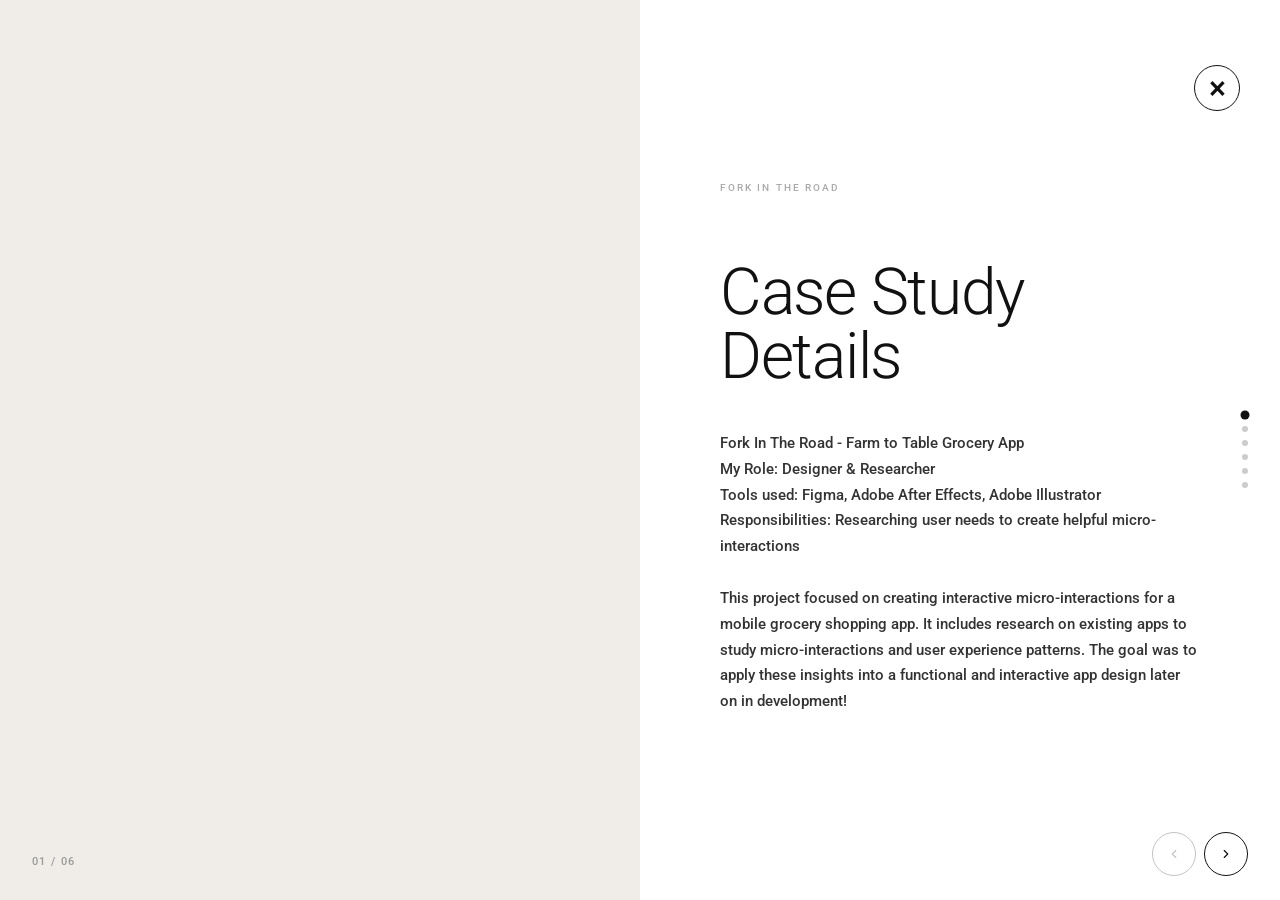
==== commit 4979674b: "Final Capstone" ====
--- a/projects/Fork-in-the-road-project/index.html
+++ b/projects/Fork-in-the-road-project/index.html
@@ -51,8 +51,12 @@
               <p class="slide__label">Fork in the Road</p>
               <h2 class="slide__title">Case Study Details</h2>
               <p class="slide__body">
-                This project focuses on creating interactive, micro-interactions for a mobile grocery shopping app. It includes research on existing apps to study 
-                micro-interactions and user experience patterns. The goal is to apply these insights into a functional and interactive app 
+                Fork In The Road - Farm to Table Grocery App<br>
+                My Role: Designer & Researcher<br>
+                Tools used: Figma, Adobe After Effects, Adobe Illustrator<br>
+                Responsibilities: Researching user needs to create helpful micro-interactions<br><br>
+                This project focused on creating interactive micro-interactions for a mobile grocery shopping app. It includes research on existing apps to study 
+                micro-interactions and user experience patterns. The goal was to apply these insights into a functional and interactive app 
                 design later on in development!
               </p>
             </div>
@@ -74,9 +78,10 @@
               <p class="slide__label">Fork in the Road</p>
               <h2 class="slide__title">Project Background</h2>
               <p class="slide__body">
-                Before designing the app, research was conducted on commonly used apps to understand how micro-interactions improve 
-                usability. Each reference app demonstrated different ways to enhance interactivity and user flow. Stakeholders requested 
-                an app that feels organic yet modern. The design process involved sketching, wireframing, and prototyping to create a functional and engaging animations to pair with haptics and sound design in the future.
+                The Situation: This simple home page design was created as a starting point for a local business, but stakeholders complained about how the the app felt static, making the overall brand feel unreliable.
+                 Stakeholders requested an app that feels modern and organic, but not sterile. The goal was to create a more engaging and interactive experience that would make the app feel more dynamic and enjoyable to use.
+                 I conducted research on commonly used apps to understand how micro-interactions improve 
+                usability. 
               </p>
             </div>
           </div>
@@ -84,7 +89,7 @@
             class="slide"
             role="group"
             aria-roledescription="slide"
-            aria-label="3 of 6 — Observations & Insights"
+            aria-label="3 of 6 — The Task At Hand"
           >
             <div class="slide__image-wrap">
               <img
@@ -95,19 +100,19 @@
             </div>
             <div class="slide__content">
               <p class="slide__label">Fork in the Road</p>
-              <h2 class="slide__title">Observations & Insights</h2>
-              <p class="slide__body">
-                Successful micro-interactions also prioritize clear user flow, often paired with drawing in a user's attention. Micro-interactions like button 
-                feedback, momentum, and CSS transitions improved usability and engagement. Organized layouts and visual grouping help users 
-                navigate quickly. Small animations prototyped in Adobe XD and After Effects, such as bounce effects or highlighted icons, provide feedback and guide user actions.
-              </p>
-            </div>
-          </div>
-          <div
-            class="slide"
-            role="group"
-            aria-roledescription="slide"
-            aria-label="4 of 6 — Recommendations"
+              <h2 class="slide__title">The Task At Hand</h2>
+              <p class="slide__body">
+                 My task was to prototype small animations in Adobe XD and After Effects, such as through interaction with the shopping card, or nagivating to the search bar.
+              The process involved sketching, wireframing, and prototyping to create a functional and engaging animations to pair with haptics and sound design in the future.
+                  I considered using button-tap feedback and visual momentum inspired by video game consoles from the 2000's to improve usability and engagement. 
+                </p>
+            </div>
+          </div>
+          <div
+            class="slide"
+            role="group"
+            aria-roledescription="slide"
+            aria-label="4 of 6 — Action Plan"
           >
             <div class="slide__image-wrap">
               <video autoplay loop muted
@@ -118,7 +123,7 @@
             </div>
             <div class="slide__content">
               <p class="slide__label">Fork in the Road</p>
-              <h2 class="slide__title">Recommendations</h2>
+              <h2 class="slide__title">Action Plan</h2>
               <p class="slide__body">
                 Further iterations incorporated subtle micro-interactions like tap animations, swipe transitions, and animated menus. Keeping the layout 
                 simple and focused on key features to avoid distractions was a main priority. For example, a swipe gesture was added to the shopping cart icon for easy access, 
@@ -130,7 +135,7 @@
             class="slide"
             role="group"
             aria-roledescription="slide"
-            aria-label="5 of 6 — User Feedback"
+            aria-label="5 of 6 — Feedback & Results"
           >
             <div class="slide__image-wrap">
               <img
@@ -141,12 +146,14 @@
             </div>
             <div class="slide__content">
               <p class="slide__label">Fork in the Road</p>
-              <h2 class="slide__title">User Feedback</h2>
+              <h2 class="slide__title">Feedback & Results</h2>
               <p class="slide__body">
                 Users during testing would benefit from immediate visual feedback, such as button animations and responsive transitions. 
                 Features like swipe navigation and interactive menus made the experience feel smoother and more intuitive. 
-                After a few rounds of testing, clear organization showed to help users quickly find what they need. Engaging animations also helped maintain attention during atypical loading times and 
-                improve overall bounce rate with the app.
+                After a few rounds of testing, I discovered that users could benefit from a more simplified layout that could 
+                fit on various screen sizes, so a more mobile-friendly design was prototyped and tested in Figma upon the stakeholder's request.
+                The client was able to see their brand visualized in a more cleaner way, and the micro-interactions added a layer of polish that made the app feel enjoyable to use, 
+                letting them walk away with a stronger vision for their brand.
               </p>
             </div>
           </div>
--- a/stylesheet/styles.css
+++ b/stylesheet/styles.css
@@ -801,6 +801,7 @@
 .card-info p {
   opacity: 0;
   text-shadow: rgba(0, 0, 0, 1) 0 2px 3px;
+  max-width: 75ch;
   transition: 0.6s 1.6s cubic-bezier(0.215, 0.61, 0.355, 1);
 }
 
@@ -939,6 +940,43 @@
   object-fit: contain;
 }
 
+.slide__image-wrap--side-by-side {
+  flex-direction: row;
+  gap: 1rem;
+  padding: 1rem;
+}
+
+.slide__image-wrap--side-by-side .slide__image {
+  flex: 1;
+  width: 100%;
+  height: auto;
+  object-fit: contain;
+}
+
+/* Stack images vertically on tablets and phones */
+@media screen and (max-width: 991px) {
+  .slide__image-wrap--side-by-side {
+    flex-direction: column;
+    gap: 1rem;
+    padding: 1.5rem;
+  }
+
+  .slide__image-wrap--side-by-side .slide__image {
+    width: 100%;
+    max-height: 50vh;
+  }
+}
+
+@media screen and (max-width: 767px) {
+  .slide__image-wrap--side-by-side {
+    padding: 1rem;
+  }
+
+  .slide__image-wrap--side-by-side .slide__image {
+    max-height: 40vh;
+  }
+}
+
 .slide__image {
   width: 100%;
   height: 100%;
@@ -978,6 +1016,7 @@
   color: #333;
   word-break: break-word;
   overflow-wrap: break-word;
+  max-width: 75ch;
 }
 
 .slide__body a {
@@ -1264,6 +1303,7 @@
     font-family: 'Montserrat', sans-serif;
     font-weight: 600;
     color: #fff;
+    text-align: center;
 }
 
 /* Rendering optimization for below-the-fold content. */
@@ -1682,6 +1722,7 @@
   margin-bottom: 0;
   font-size: 18px;
   line-height: 24px;
+  max-width: 75ch;
 }
 
 .testimonials-section .testimonial-card-title {
@@ -1763,6 +1804,7 @@
   font-size: 1.65rem;  /* ~26px — scaled ×1.5 to match */
   line-height: 1.5;
   margin: 0;
+  max-width: 75ch;
 }
 .testimonials-section .el-temoignage-rte,
 .testimonials-section .el-temoignage-rte p,
@@ -2331,12 +2373,14 @@
 
 .about-page .about-faq-content > p {
   overflow: hidden;
+  max-width: 75ch;
 }
 
 .about-page .about-faq-item p {
   margin: 0;
   padding: 18px 16px 16px;
   font-family: "Roboto", sans-serif;
+  max-width: 75ch;
 }
 
 @media (prefers-reduced-motion: reduce) {
